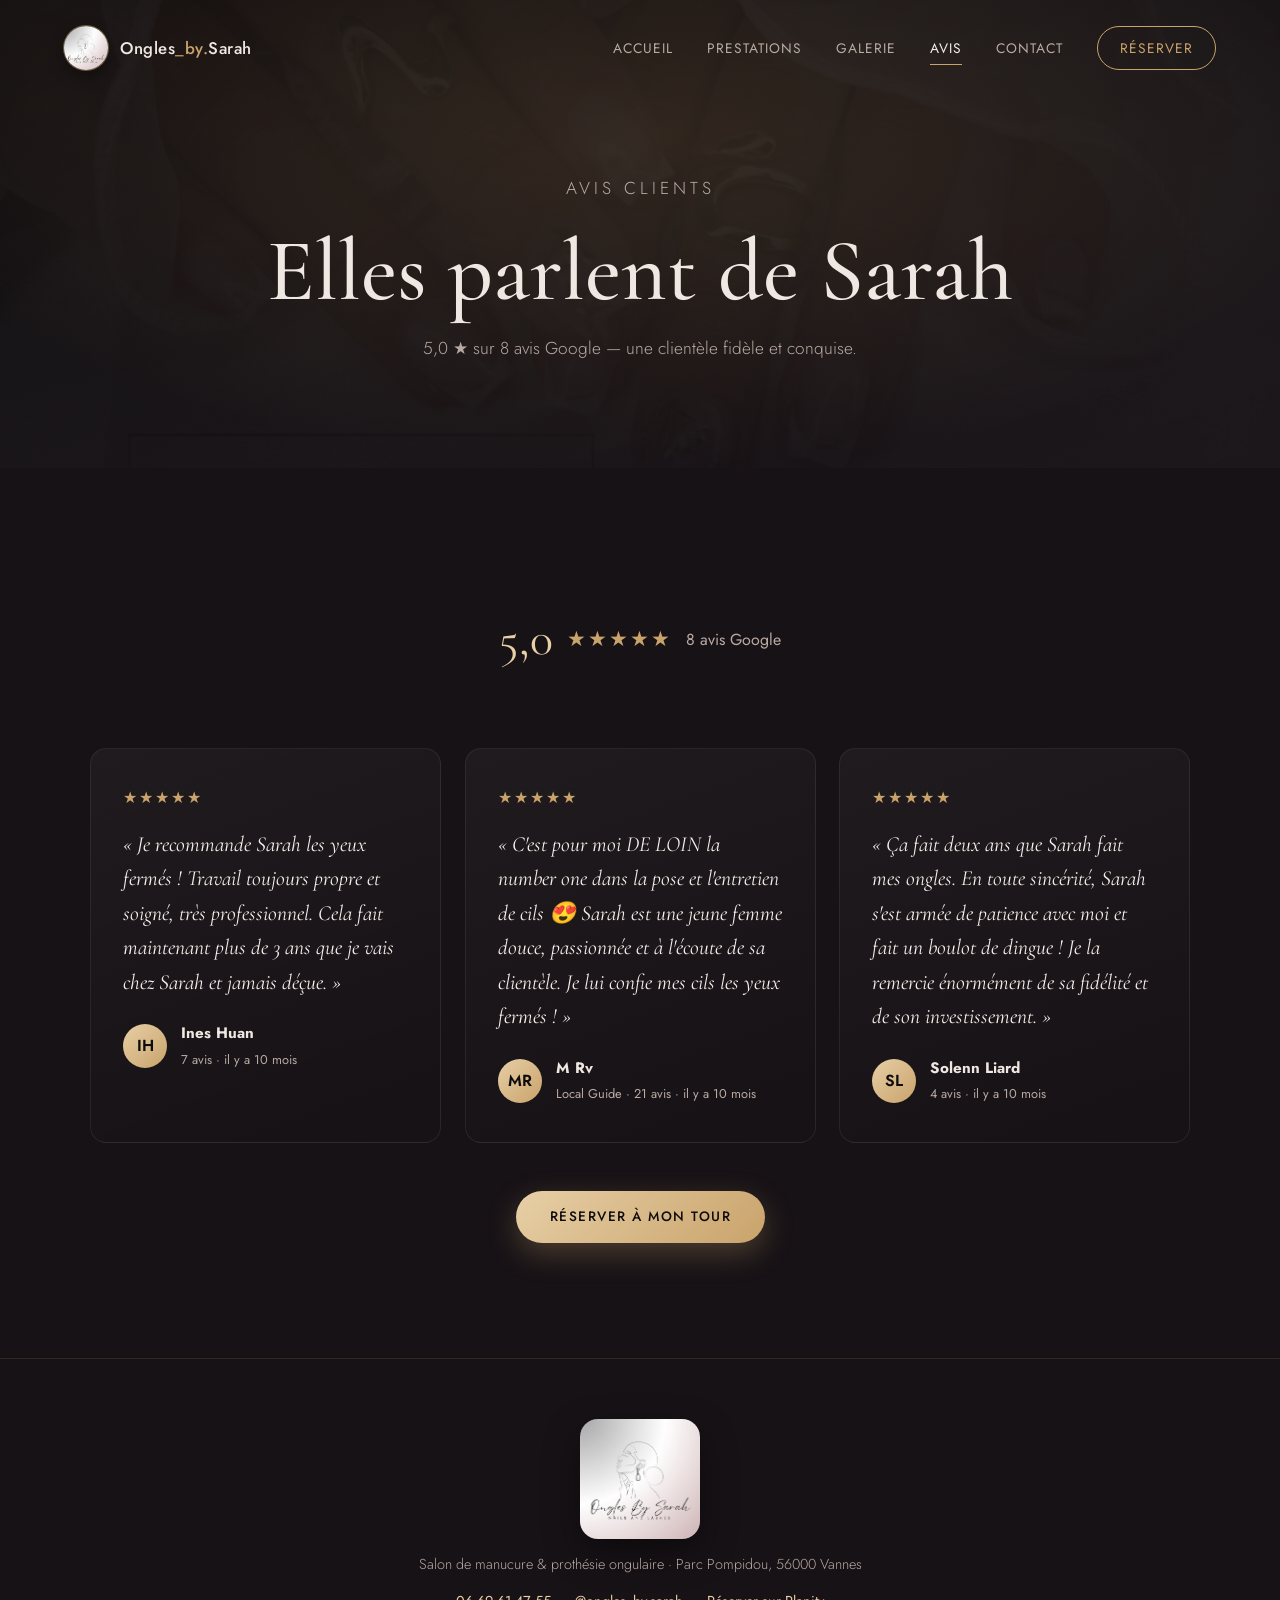
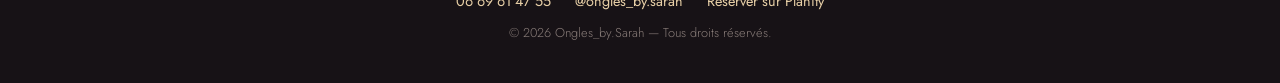
==== avis.html @ 4258d5cf "Site multi-pages : prestations Planity, image de fond, galerie complète et réservation en ligne" ====
<!DOCTYPE html>
<html lang="fr">
<head>
  <meta charset="UTF-8" />
  <meta name="viewport" content="width=device-width, initial-scale=1.0" />
  <title>Avis clients — Ongles_by.Sarah Vannes</title>
  <meta name="description" content="Les avis clients Ongles_by.Sarah : 5,0★ sur 8 avis Google. Découvrez les témoignages." />
  <link rel="preconnect" href="https://fonts.googleapis.com" />
  <link rel="preconnect" href="https://fonts.gstatic.com" crossorigin />
  <link href="https://fonts.googleapis.com/css2?family=Cormorant+Garamond:ital,wght@0,400;0,500;0,600;1,400&family=Jost:wght@300;400;500;600&display=swap" rel="stylesheet" />
  <link rel="icon" type="image/png" href="assets/logo.png" />
  <link rel="stylesheet" href="styles.css" />
</head>
<body>
  <div class="cursor-glow" id="cursorGlow"></div>
  <header class="header" id="header">
    <a href="index.html" class="brand">
      <img class="brand-logo" src="assets/logo.png" alt="Logo Ongles by Sarah" />
      <span class="brand-text">Ongles<span class="dot">_by.</span>Sarah</span>
    </a>
    <nav class="nav" id="nav">
      <a href="index.html">Accueil</a>
      <a href="prestations.html">Prestations</a>
      <a href="galerie.html">Galerie</a>
      <a href="avis.html" class="active">Avis</a>
      <a href="contact.html">Contact</a>
      <a href="https://www.planity.com/ongles_bysarah-56000-vannes" target="_blank" rel="noopener" class="nav-cta">Réserver</a>
    </nav>
    <button class="burger" id="burger" aria-label="Menu">
      <span></span><span></span><span></span>
    </button>
  </header>
  <section class="page-hero">
    <div class="page-hero-overlay"></div>
    <div class="page-hero-content">
      <p class="hero-eyebrow reveal">Avis clients</p>
      <h1 class="reveal" style="--d:.1s">Elles parlent de Sarah</h1>
      <p class="reveal" style="--d:.25s">5,0 ★ sur 8 avis Google — une clientèle fidèle et conquise.</p>
    </div>
  </section>
  <section class="reviews">
    <div class="section-head">
      <div class="reviews-score reveal-up">
        <span class="big">5,0</span><span class="stars">★★★★★</span><span class="count">8 avis Google</span>
      </div>
    </div>
    <div class="reviews-grid">
      <blockquote class="review reveal-up"><div class="stars">★★★★★</div><p>« Je recommande Sarah les yeux fermés ! Travail toujours propre et soigné, très professionnel. Cela fait maintenant plus de 3 ans que je vais chez Sarah et jamais déçue. »</p><footer><span class="avatar">IH</span><span><strong>Ines Huan</strong><small>7 avis · il y a 10 mois</small></span></footer></blockquote>
      <blockquote class="review reveal-up"><div class="stars">★★★★★</div><p>« C'est pour moi DE LOIN la number one dans la pose et l'entretien de cils 😍 Sarah est une jeune femme douce, passionnée et à l'écoute de sa clientèle. Je lui confie mes cils les yeux fermés ! »</p><footer><span class="avatar">MR</span><span><strong>M Rv</strong><small>Local Guide · 21 avis · il y a 10 mois</small></span></footer></blockquote>
      <blockquote class="review reveal-up"><div class="stars">★★★★★</div><p>« Ça fait deux ans que Sarah fait mes ongles. En toute sincérité, Sarah s'est armée de patience avec moi et fait un boulot de dingue ! Je la remercie énormément de sa fidélité et de son investissement. »</p><footer><span class="avatar">SL</span><span><strong>Solenn Liard</strong><small>4 avis · il y a 10 mois</small></span></footer></blockquote>
    </div>
    <div class="center-cta reveal-up"><a href="https://www.planity.com/ongles_bysarah-56000-vannes" target="_blank" rel="noopener" class="btn btn-primary">Réserver à mon tour</a></div>
  </section>
  <footer class="footer">
    <div class="footer-brand">
      <img class="footer-logo" src="assets/logo.png" alt="Ongles by Sarah" />
    </div>
    <p>Salon de manucure &amp; prothésie ongulaire · Parc Pompidou, 56000 Vannes</p>
    <div class="footer-links">
      <a href="tel:+33669614755">06 69 61 47 55</a>
      <a href="https://www.instagram.com/ongles_by.sarah" target="_blank" rel="noopener">@ongles_by.sarah</a>
      <a href="https://www.planity.com/ongles_bysarah-56000-vannes" target="_blank" rel="noopener">Réserver sur Planity</a>
    </div>
    <p class="copy">© <span id="year"></span> Ongles_by.Sarah — Tous droits réservés.</p>
  </footer>
  <script src="script.js"></script>
</body>
</html>
---- styles.css ----
:root{
  --noir:#0e0b0d;
  --noir-2:#171216;
  --creme:#f6efe9;
  --or:#c9a36b;
  --or-clair:#e7cfa6;
  --rose:#d8a7a0;
  --rose-poudre:#efd9d4;
  --txt:#efe7e1;
  --muted:#b9aaa3;
  --ease:cubic-bezier(.16,1,.3,1);
}

*{margin:0;padding:0;box-sizing:border-box}
html{scroll-behavior:smooth}
body{
  font-family:'Jost',sans-serif;
  background:var(--noir);
  color:var(--txt);
  overflow-x:hidden;
  line-height:1.6;
  -webkit-font-smoothing:antialiased;
}
h1,h2,h3{font-family:'Cormorant Garamond',serif;font-weight:500;line-height:1.05}
.italic{font-style:italic}
a{color:inherit;text-decoration:none}
section{position:relative}

/* Curseur lueur */
.cursor-glow{
  position:fixed;top:0;left:0;width:380px;height:380px;
  border-radius:50%;pointer-events:none;z-index:1;
  background:radial-gradient(circle,rgba(201,163,107,.16),transparent 65%);
  transform:translate(-50%,-50%);transition:opacity .4s;mix-blend-mode:screen;
}

/* Header */
.header{
  position:fixed;top:0;left:0;width:100%;z-index:100;
  display:flex;align-items:center;justify-content:space-between;
  padding:26px clamp(20px,5vw,70px);
  transition:padding .4s var(--ease),background .4s,backdrop-filter .4s;
}
.header.scrolled{
  padding:14px clamp(20px,5vw,70px);
  background:rgba(14,11,13,.72);backdrop-filter:blur(14px);
  border-bottom:1px solid rgba(201,163,107,.14);
}
.brand{display:flex;align-items:center;gap:12px;font-size:1.05rem;letter-spacing:.5px}
.brand-logo{
  width:44px;height:44px;border-radius:50%;object-fit:cover;
  box-shadow:0 0 0 1px rgba(201,163,107,.5),0 6px 16px rgba(0,0,0,.4);
}
.brand-text{font-weight:500}
.brand-text .dot{color:var(--or)}
.nav{display:flex;align-items:center;gap:34px}
.nav a{font-size:.86rem;letter-spacing:1px;text-transform:uppercase;position:relative;color:var(--muted);transition:color .3s}
.nav a:hover{color:var(--creme)}
.nav a:not(.nav-cta)::after{
  content:'';position:absolute;left:0;bottom:-6px;width:0;height:1px;
  background:var(--or);transition:width .35s var(--ease);
}
.nav a:not(.nav-cta):hover::after{width:100%}
.nav-cta{
  padding:10px 22px;border:1px solid var(--or);border-radius:40px;
  color:var(--or)!important;overflow:hidden;
}
.nav-cta:hover{background:var(--or);color:var(--noir)!important}
.burger{display:none;flex-direction:column;gap:5px;background:none;border:none;cursor:pointer}
.burger span{width:26px;height:2px;background:var(--creme);transition:.3s}

/* Hero */
.hero{min-height:100vh;display:flex;flex-direction:column;justify-content:center;
  padding:0 clamp(20px,7vw,120px);overflow:hidden}
.hero-bg{position:absolute;inset:0;z-index:0;
  background:
    radial-gradient(60% 50% at 70% 20%,rgba(216,167,160,.12),transparent),
    radial-gradient(50% 60% at 15% 80%,rgba(201,163,107,.12),transparent),
    linear-gradient(160deg,var(--noir),var(--noir-2));
}
.orb{position:absolute;border-radius:50%;filter:blur(60px);z-index:0;opacity:.55;animation:float 14s ease-in-out infinite}
.orb-1{width:420px;height:420px;top:-60px;right:8%;background:radial-gradient(circle,var(--or),transparent 70%)}
.orb-2{width:340px;height:340px;bottom:-80px;left:5%;background:radial-gradient(circle,var(--rose),transparent 70%);animation-delay:-4s}
.orb-3{width:240px;height:240px;top:40%;left:45%;background:radial-gradient(circle,var(--rose-poudre),transparent 70%);animation-delay:-8s;opacity:.35}
@keyframes float{0%,100%{transform:translate(0,0) scale(1)}50%{transform:translate(20px,-30px) scale(1.08)}}

.hero-content{position:relative;z-index:2;max-width:880px}
.hero-logo{width:clamp(130px,18vw,190px);height:auto;border-radius:20px;margin-bottom:26px;
  box-shadow:0 20px 50px rgba(0,0,0,.45);animation:logofloat 6s ease-in-out infinite}
@keyframes logofloat{0%,100%{transform:translateY(0)}50%{transform:translateY(-10px)}}
.hero-eyebrow{text-transform:uppercase;letter-spacing:4px;font-size:.8rem;color:var(--or);margin-bottom:22px}
.hero-title{font-size:clamp(3.4rem,11vw,9rem);margin-bottom:24px}
.hero-title span{display:block}
.hero-title .italic{color:var(--or-clair)}
.hero-sub{max-width:540px;color:var(--muted);font-size:1.1rem;margin-bottom:38px;font-weight:300}
.hero-actions{display:flex;gap:18px;flex-wrap:wrap;margin-bottom:34px}
.hero-rating{display:flex;align-items:center;gap:12px;color:var(--muted);font-size:.95rem}
.hero-rating .stars{color:var(--or)}

.btn{
  position:relative;display:inline-flex;align-items:center;justify-content:center;
  padding:15px 34px;border-radius:40px;font-size:.85rem;letter-spacing:1.5px;
  text-transform:uppercase;font-weight:500;transition:transform .4s var(--ease),box-shadow .4s,background .4s,color .4s;
}
.btn-primary{background:linear-gradient(135deg,var(--or-clair),var(--or));color:var(--noir);box-shadow:0 10px 30px rgba(201,163,107,.3)}
.btn-primary:hover{transform:translateY(-3px);box-shadow:0 16px 40px rgba(201,163,107,.45)}
.btn-ghost{border:1px solid rgba(246,239,233,.3);color:var(--creme)}
.btn-ghost:hover{border-color:var(--or);color:var(--or);transform:translateY(-3px)}

.stars{letter-spacing:2px}
.scroll-hint{position:absolute;bottom:34px;left:50%;transform:translateX(-50%);width:24px;height:40px;
  border:1px solid rgba(246,239,233,.3);border-radius:14px;z-index:2}
.scroll-hint span{position:absolute;top:8px;left:50%;width:4px;height:8px;border-radius:4px;background:var(--or);
  transform:translateX(-50%);animation:scrolldot 1.8s infinite}
@keyframes scrolldot{0%{opacity:0;top:8px}40%{opacity:1}80%{opacity:0;top:22px}}

/* Marquee */
.marquee{background:linear-gradient(90deg,var(--or),var(--or-clair),var(--or));overflow:hidden;padding:16px 0}
.marquee-track{display:flex;gap:40px;white-space:nowrap;width:max-content;animation:scrollx 28s linear infinite}
.marquee-track span{font-family:'Cormorant Garamond',serif;font-style:italic;font-size:1.5rem;color:var(--noir)}
@keyframes scrollx{to{transform:translateX(-50%)}}

/* Sections communes */
.eyebrow{text-transform:uppercase;letter-spacing:3px;font-size:.78rem;color:var(--or);margin-bottom:14px}
.section-head{text-align:center;max-width:760px;margin:0 auto clamp(40px,6vw,70px)}
.section-head h2,.about-text h2,.contact-text h2{font-size:clamp(2.4rem,5vw,4rem)}

/* About */
.about{display:grid;grid-template-columns:1fr 1.1fr;gap:clamp(40px,6vw,90px);align-items:center;
  padding:clamp(80px,12vw,160px) clamp(20px,7vw,120px)}
.about-card{position:relative;aspect-ratio:4/5;border-radius:18px;overflow:hidden;
  box-shadow:0 30px 70px rgba(0,0,0,.5)}
.about-figure{position:absolute;inset:0;width:100%;height:100%;object-fit:cover;
  transition:transform 1.2s var(--ease)}
.about-card:hover .about-figure{transform:scale(1.06)}
.badge-woman{position:absolute;bottom:18px;left:18px;background:rgba(14,11,13,.7);
  backdrop-filter:blur(8px);padding:10px 18px;border-radius:30px;font-size:.82rem;
  border:1px solid rgba(201,163,107,.4);color:var(--or-clair)}
.about-text h2{margin-bottom:24px}
.about-text p{color:var(--muted);margin-bottom:18px;font-weight:300}
.stats{display:flex;gap:36px;margin-top:36px;flex-wrap:wrap}
.stat strong{font-family:'Cormorant Garamond',serif;font-size:3rem;color:var(--or-clair);display:block;line-height:1}
.stat span{font-size:.82rem;color:var(--muted);text-transform:uppercase;letter-spacing:1px}

/* Services */
.services{padding:clamp(60px,9vw,120px) clamp(20px,7vw,120px);background:var(--noir-2)}
.services-grid{display:grid;grid-template-columns:repeat(auto-fit,minmax(240px,1fr));gap:24px}
.service{padding:40px 32px;border:1px solid rgba(246,239,233,.08);border-radius:16px;
  background:linear-gradient(160deg,rgba(255,255,255,.03),transparent);
  transition:transform .5s var(--ease),border-color .5s,background .5s;position:relative;overflow:hidden}
.service::before{content:'';position:absolute;inset:0;
  background:radial-gradient(circle at 50% 0%,rgba(201,163,107,.14),transparent 70%);
  opacity:0;transition:opacity .5s}
.service:hover{transform:translateY(-8px);border-color:rgba(201,163,107,.4)}
.service:hover::before{opacity:1}
.service-num{font-family:'Cormorant Garamond',serif;font-size:2.4rem;color:var(--or);opacity:.6;margin-bottom:14px}
.service h3{font-size:1.7rem;margin-bottom:12px}
.service p{color:var(--muted);font-size:.95rem;font-weight:300}

/* Galerie */
.gallery{padding:clamp(60px,9vw,120px) clamp(20px,7vw,120px)}
.gallery-grid{display:grid;grid-template-columns:repeat(4,1fr);grid-auto-rows:240px;gap:16px}
.g-item{position:relative;margin:0;border-radius:16px;overflow:hidden;cursor:pointer;
  transition:transform .6s var(--ease),box-shadow .6s}
.g-item img{position:absolute;inset:0;width:100%;height:100%;object-fit:cover;
  transition:transform 1.1s var(--ease);filter:saturate(1.02)}
.g-item.tall{grid-row:span 2}
.g-item figcaption{position:absolute;left:0;bottom:0;z-index:2;width:100%;
  padding:22px 20px 18px;font-family:'Cormorant Garamond',serif;font-size:1.35rem;color:var(--creme);
  opacity:0;transform:translateY(14px);transition:.5s var(--ease)}
.g-item::after{content:'';position:absolute;inset:0;z-index:1;
  background:linear-gradient(transparent 45%,rgba(14,11,13,.78));opacity:0;transition:opacity .5s}
.g-item:hover{transform:translateY(-4px);box-shadow:0 24px 50px rgba(0,0,0,.5)}
.g-item:hover img{transform:scale(1.08)}
.g-item:hover figcaption{opacity:1;transform:translateY(0)}
.g-item:hover::after{opacity:1}

/* Avis */
.reviews{padding:clamp(60px,9vw,120px) clamp(20px,7vw,120px);background:var(--noir-2)}
.reviews-score{display:flex;align-items:center;justify-content:center;gap:14px;margin-top:18px}
.reviews-score .big{font-family:'Cormorant Garamond',serif;font-size:3rem;color:var(--or-clair)}
.reviews-score .stars{color:var(--or);font-size:1.3rem}
.reviews-score .count{color:var(--muted)}
.reviews-grid{display:grid;grid-template-columns:repeat(auto-fit,minmax(280px,1fr));gap:24px}
.review{padding:36px 32px;border-radius:16px;background:linear-gradient(160deg,rgba(255,255,255,.04),transparent);
  border:1px solid rgba(246,239,233,.08);transition:transform .5s var(--ease),border-color .5s}
.review:hover{transform:translateY(-6px);border-color:rgba(201,163,107,.35)}
.review .stars{color:var(--or);margin-bottom:16px}
.review p{font-family:'Cormorant Garamond',serif;font-size:1.35rem;font-style:italic;color:var(--creme);margin-bottom:22px}
.review footer{display:flex;align-items:center;gap:14px}
.avatar{width:44px;height:44px;border-radius:50%;display:grid;place-items:center;font-weight:600;
  background:linear-gradient(135deg,var(--or-clair),var(--or));color:var(--noir)}
.review footer strong{display:block;font-size:.95rem}
.review footer small{color:var(--muted);font-size:.8rem}

/* Contact */
.contact{padding:clamp(60px,9vw,120px) clamp(20px,7vw,120px)}
.contact-inner{display:grid;grid-template-columns:1fr 1fr;gap:clamp(40px,6vw,80px);align-items:center}
.contact-text h2{margin-bottom:18px}
.contact-text>p{color:var(--muted);font-weight:300}
.contact-list{margin:34px 0}
.contact-row{display:flex;align-items:center;gap:18px;padding:18px 0;border-bottom:1px solid rgba(246,239,233,.08);
  transition:padding-left .3s}
.contact-row:hover{padding-left:8px}
.ci{width:46px;height:46px;border-radius:50%;display:grid;place-items:center;flex-shrink:0;
  border:1px solid rgba(201,163,107,.4);color:var(--or);font-size:1.1rem}
.contact-row span:last-child{display:flex;flex-direction:column;font-size:1.05rem}
.contact-row small{color:var(--muted);font-size:.78rem;text-transform:uppercase;letter-spacing:1px}
.contact-actions{display:flex;gap:16px;flex-wrap:wrap}
.contact-map{aspect-ratio:1/1;border-radius:18px;overflow:hidden;box-shadow:0 30px 70px rgba(0,0,0,.5);
  border:1px solid rgba(201,163,107,.2)}
.contact-map iframe{width:100%;height:100%;border:0;filter:grayscale(.4) contrast(1.1)}

/* Footer */
.footer{text-align:center;padding:60px 20px 40px;background:var(--noir-2);border-top:1px solid rgba(201,163,107,.14)}
.footer-brand{display:inline-flex;align-items:center;gap:12px;justify-content:center;margin-bottom:14px}
.footer-logo{width:120px;height:120px;border-radius:18px;object-fit:cover;
  box-shadow:0 14px 36px rgba(0,0,0,.45)}
.footer p{color:var(--muted);font-size:.9rem;font-weight:300}
.footer .copy{margin-top:10px;font-size:.8rem;opacity:.7}

/* Animations reveal */
.reveal,.reveal-up{opacity:0;will-change:transform,opacity}
.reveal{transform:translateY(30px);transition:opacity .9s var(--ease) var(--d,0s),transform .9s var(--ease) var(--d,0s)}
.reveal-up{transform:translateY(40px);transition:opacity .8s var(--ease),transform .8s var(--ease)}
.reveal.in,.reveal-up.in{opacity:1;transform:translateY(0)}

/* Responsive */
@media(max-width:900px){
  .about,.contact-inner{grid-template-columns:1fr}
  .about-visual{max-width:420px}
  .gallery-grid{grid-template-columns:repeat(2,1fr)}
  .nav{position:fixed;inset:0 0 0 auto;width:min(78vw,320px);flex-direction:column;justify-content:center;
    gap:30px;background:rgba(14,11,13,.96);backdrop-filter:blur(16px);transform:translateX(100%);
    transition:transform .5s var(--ease)}
  .nav.open{transform:translateX(0)}
  .burger{display:flex;z-index:101}
  .burger.open span:nth-child(1){transform:translateY(7px) rotate(45deg)}
  .burger.open span:nth-child(2){opacity:0}
  .burger.open span:nth-child(3){transform:translateY(-7px) rotate(-45deg)}
}
@media(max-width:560px){.gallery-grid{grid-template-columns:1fr}.g-item.tall{grid-row:span 1}.stats{gap:24px}}
@media(hover:none){.cursor-glow{display:none}}

/* ============ MULTI-PAGE ADDITIONS ============ */
.nav a.active{color:var(--creme)}
.nav a.active:not(.nav-cta)::after{width:100%}

/* Hero background photo */
.hero-photo{position:absolute;inset:0;z-index:0;
  background:url('assets/hero.jpg') center/cover no-repeat;
  opacity:.28;filter:saturate(1.05)}
.hero-bg{background:
  radial-gradient(60% 50% at 70% 20%,rgba(216,167,160,.18),transparent),
  radial-gradient(50% 60% at 15% 80%,rgba(201,163,107,.16),transparent),
  linear-gradient(160deg,rgba(14,11,13,.86),rgba(23,18,22,.82))}

/* Page hero (interior pages) */
.page-hero{position:relative;min-height:52vh;display:flex;align-items:center;justify-content:center;
  text-align:center;padding:140px clamp(20px,7vw,120px) 70px;overflow:hidden}
.page-hero::before{content:'';position:absolute;inset:0;z-index:0;
  background:url('assets/hero.jpg') center/cover no-repeat;opacity:.30;filter:saturate(1.05)}
.page-hero-overlay{position:absolute;inset:0;z-index:1;
  background:radial-gradient(60% 70% at 50% 30%,rgba(201,163,107,.16),transparent),
  linear-gradient(160deg,rgba(14,11,13,.84),rgba(23,18,22,.9))}
.page-hero-content{position:relative;z-index:2;max-width:760px}
.page-hero h1{font-size:clamp(2.8rem,7vw,5.5rem);margin:6px 0 18px}
.page-hero p{color:var(--muted);font-weight:300;font-size:1.08rem}

/* Category cards (home) */
.cat-cards{display:grid;grid-template-columns:repeat(auto-fit,minmax(260px,1fr));gap:24px;max-width:1100px;margin:0 auto}
.cat-card{display:block;padding:42px 34px;border:1px solid rgba(246,239,233,.08);border-radius:18px;
  background:linear-gradient(160deg,rgba(255,255,255,.035),transparent);
  transition:transform .5s var(--ease),border-color .5s;position:relative;overflow:hidden}
.cat-card:hover{transform:translateY(-8px);border-color:rgba(201,163,107,.45)}
.cat-ico{font-size:2rem;color:var(--or)}
.cat-card h3{font-size:1.9rem;margin:14px 0 10px}
.cat-card p{color:var(--muted);font-weight:300;margin-bottom:18px}
.cat-link{color:var(--or);letter-spacing:1px;font-size:.85rem;text-transform:uppercase}
.center-cta{text-align:center;margin-top:48px}

/* Prestations page */
.prest-main{padding:clamp(40px,6vw,70px) clamp(20px,7vw,120px) 0}
.prest-section{margin-bottom:clamp(50px,8vw,90px)}
.section-head .sub{color:var(--muted);font-weight:300;margin-top:10px}
.prest-grid{display:grid;grid-template-columns:repeat(auto-fill,minmax(310px,1fr));gap:20px}
.prest-card{padding:26px 26px;border:1px solid rgba(246,239,233,.09);border-radius:16px;
  background:linear-gradient(160deg,rgba(255,255,255,.035),transparent);
  transition:transform .4s var(--ease),border-color .4s;display:flex;flex-direction:column}
.prest-card:hover{transform:translateY(-5px);border-color:rgba(201,163,107,.4)}
.card-top{display:flex;justify-content:space-between;align-items:baseline;gap:14px}
.card-top h3{font-size:1.4rem;line-height:1.15;font-weight:600}
.card-price{font-family:'Cormorant Garamond',serif;font-size:1.7rem;color:var(--or-clair);white-space:nowrap}
.card-price.muted{font-size:1.1rem;color:var(--muted)}
.card-meta{display:flex;gap:12px;align-items:center;flex-wrap:wrap;margin:12px 0 0}
.card-dur{font-size:.82rem;color:var(--muted);letter-spacing:.5px}
.card-tag{font-size:.72rem;text-transform:uppercase;letter-spacing:1px;color:var(--or);
  border:1px solid rgba(201,163,107,.4);border-radius:30px;padding:3px 12px}
.card-desc{color:var(--muted);font-size:.92rem;font-weight:300;margin-top:14px}
.infos-box{max-width:900px;margin:0 auto;padding:40px 36px;border-radius:18px;
  border:1px solid rgba(201,163,107,.25);background:linear-gradient(160deg,rgba(201,163,107,.08),transparent)}
.infos-box h3{font-size:1.9rem;margin-bottom:18px}
.infos-box ul{list-style:none;display:grid;gap:12px;margin-bottom:18px}
.infos-box li{padding-left:24px;position:relative;color:var(--muted);font-weight:300}
.infos-box li::before{content:'✦';position:absolute;left:0;color:var(--or)}
.infos-box p{color:var(--muted);font-weight:300;font-size:.9rem}

/* CTA band */
.cta-band{padding:clamp(60px,9vw,110px) clamp(20px,7vw,120px);text-align:center;
  background:linear-gradient(160deg,var(--noir-2),var(--noir))}
.cta-inner{max-width:680px;margin:0 auto}
.cta-band h2{font-size:clamp(2.2rem,5vw,3.6rem);margin-bottom:14px}
.cta-band p{color:var(--muted);font-weight:300;margin-bottom:30px}
.cta-band .hero-actions{justify-content:center}

/* Gallery full page */
.gallery-grid.full{grid-auto-rows:260px}

/* Contact page */
.planity-cta{padding:34px 32px;border-radius:18px;margin-bottom:30px;
  border:1px solid rgba(201,163,107,.35);background:linear-gradient(160deg,rgba(201,163,107,.1),transparent)}
.planity-cta h2{font-size:2.2rem;margin-bottom:8px}
.planity-cta p{color:var(--muted);font-weight:300;margin-bottom:20px}
.btn.big{padding:18px 42px;font-size:.95rem}

/* Footer links */
.footer-links{display:flex;gap:24px;justify-content:center;flex-wrap:wrap;margin:14px 0 4px}
.footer-links a{color:var(--or-clair);font-size:.9rem;transition:color .3s}
.footer-links a:hover{color:var(--creme)}
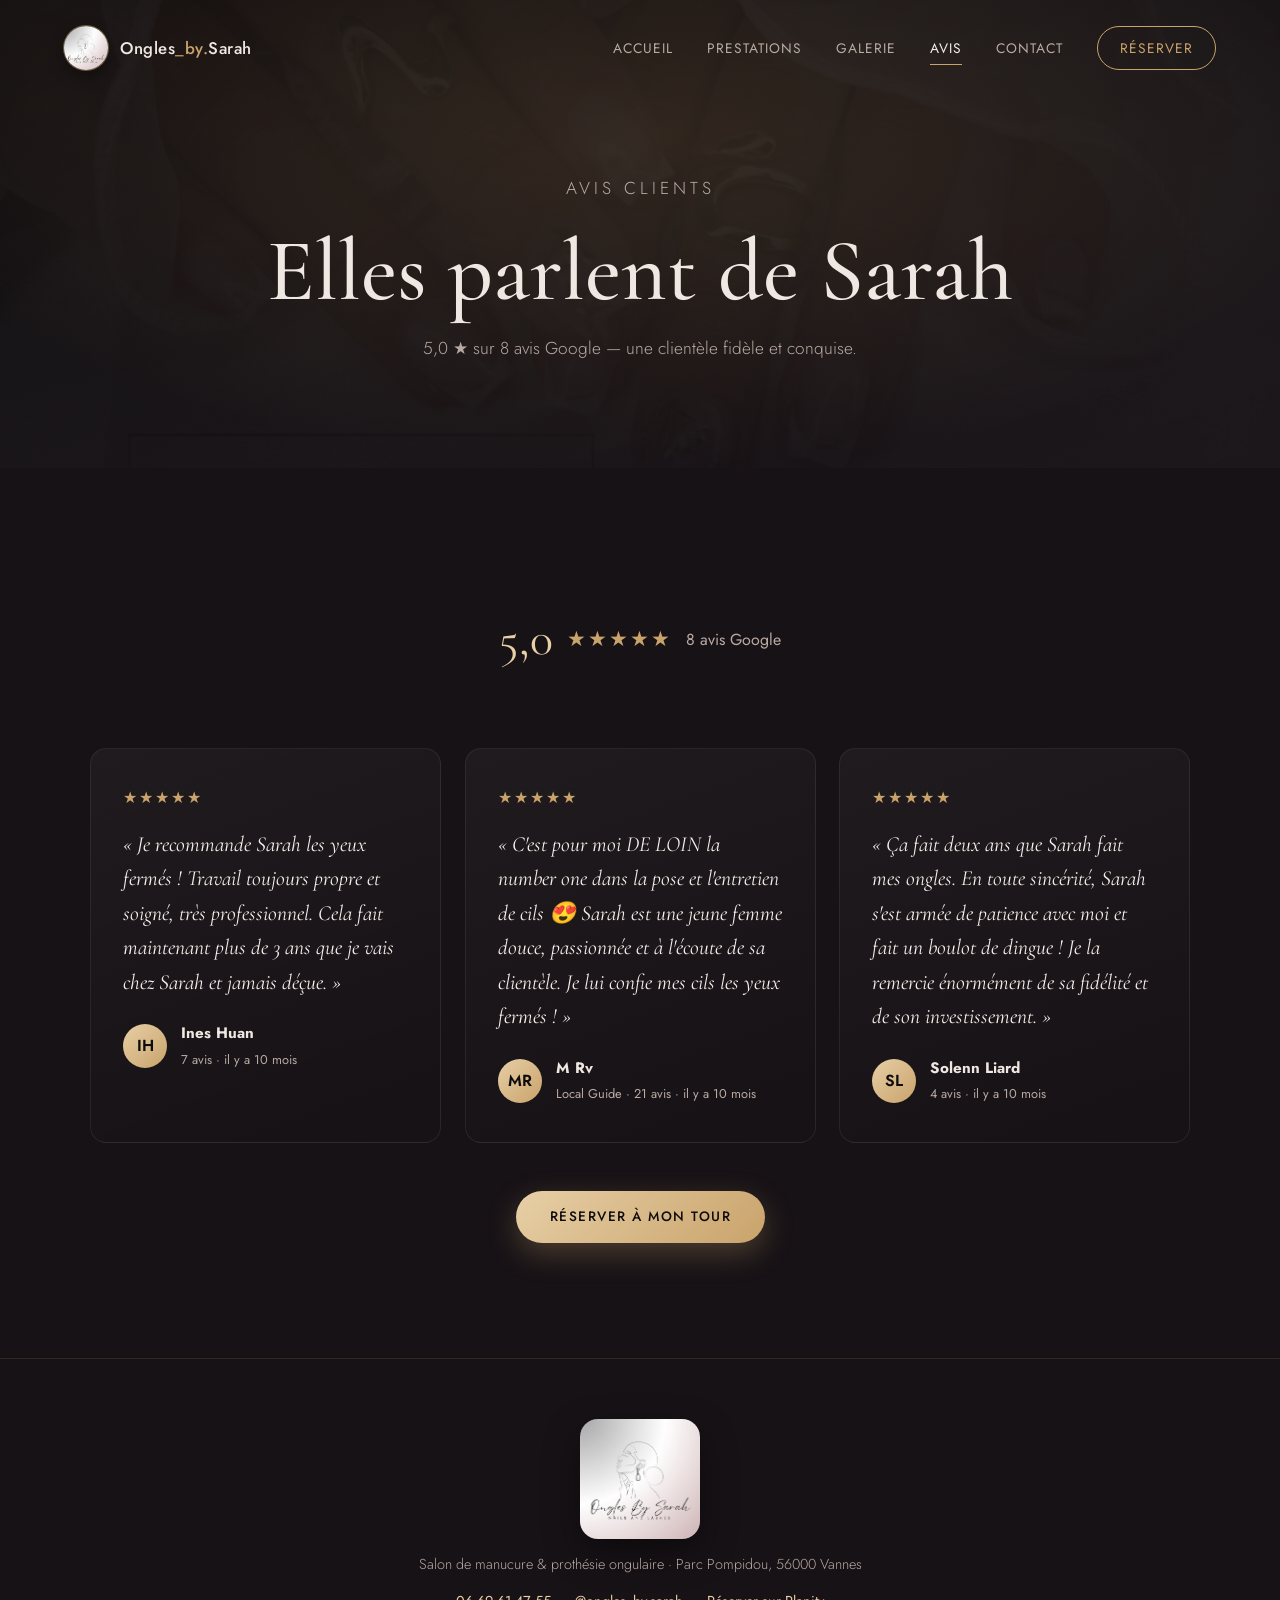
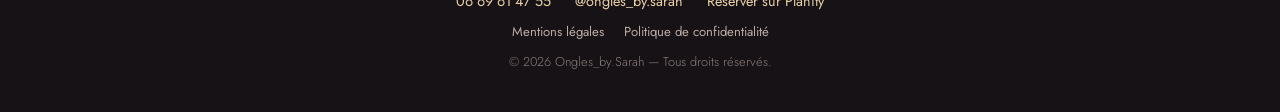
==== commit 75229d3b: "Pages légales (mentions + confidentialité RGPD), carte contact sans cookie, CNAME prêt" ====
--- a/avis.html
+++ b/avis.html
@@ -61,6 +61,10 @@
       <a href="https://www.instagram.com/ongles_by.sarah" target="_blank" rel="noopener">@ongles_by.sarah</a>
       <a href="https://www.planity.com/ongles_bysarah-56000-vannes" target="_blank" rel="noopener">Réserver sur Planity</a>
     </div>
+    <div class="footer-legal">
+      <a href="mentions-legales.html">Mentions légales</a>
+      <a href="confidentialite.html">Politique de confidentialité</a>
+    </div>
     <p class="copy">© <span id="year"></span> Ongles_by.Sarah — Tous droits réservés.</p>
   </footer>
   <script src="script.js"></script>
--- a/styles.css
+++ b/styles.css
@@ -165,15 +165,11 @@
 .g-item img{position:absolute;inset:0;width:100%;height:100%;object-fit:cover;
   transition:transform 1.1s var(--ease);filter:saturate(1.02)}
 .g-item.tall{grid-row:span 2}
-.g-item figcaption{position:absolute;left:0;bottom:0;z-index:2;width:100%;
-  padding:22px 20px 18px;font-family:'Cormorant Garamond',serif;font-size:1.35rem;color:var(--creme);
-  opacity:0;transform:translateY(14px);transition:.5s var(--ease)}
-.g-item::after{content:'';position:absolute;inset:0;z-index:1;
-  background:linear-gradient(transparent 45%,rgba(14,11,13,.78));opacity:0;transition:opacity .5s}
+.g-item::after{content:'⛶';position:absolute;top:14px;right:16px;z-index:2;color:#fff;
+  font-size:1.1rem;opacity:0;transition:opacity .4s;text-shadow:0 2px 8px rgba(0,0,0,.6);pointer-events:none}
 .g-item:hover{transform:translateY(-4px);box-shadow:0 24px 50px rgba(0,0,0,.5)}
 .g-item:hover img{transform:scale(1.08)}
-.g-item:hover figcaption{opacity:1;transform:translateY(0)}
-.g-item:hover::after{opacity:1}
+.g-item:hover::after{opacity:.9}
 
 /* Avis */
 .reviews{padding:clamp(60px,9vw,120px) clamp(20px,7vw,120px);background:var(--noir-2)}
@@ -327,3 +323,102 @@
 .footer-links{display:flex;gap:24px;justify-content:center;flex-wrap:wrap;margin:14px 0 4px}
 .footer-links a{color:var(--or-clair);font-size:.9rem;transition:color .3s}
 .footer-links a:hover{color:var(--creme)}
+
+/* ============ LIGHTBOX ============ */
+.lightbox{position:fixed;inset:0;z-index:1000;display:none;align-items:center;justify-content:center;
+  background:rgba(8,6,7,.94);backdrop-filter:blur(6px);padding:30px}
+.lightbox.open{display:flex;animation:lbfade .3s ease}
+@keyframes lbfade{from{opacity:0}to{opacity:1}}
+.lightbox img{max-width:92vw;max-height:88vh;border-radius:12px;box-shadow:0 30px 80px rgba(0,0,0,.6);object-fit:contain}
+.lb-close{position:absolute;top:22px;right:28px;background:none;border:none;color:#fff;font-size:2.6rem;line-height:1;cursor:pointer;opacity:.8;transition:opacity .3s}
+.lb-close:hover{opacity:1}
+.lb-nav{position:absolute;top:50%;transform:translateY(-50%);background:rgba(255,255,255,.08);border:1px solid rgba(255,255,255,.2);
+  color:#fff;width:54px;height:54px;border-radius:50%;font-size:1.8rem;cursor:pointer;transition:background .3s}
+.lb-nav:hover{background:rgba(201,163,107,.5)}
+.lb-prev{left:24px}.lb-next{right:24px}
+@media(max-width:560px){.lb-nav{width:44px;height:44px;font-size:1.4rem}.lb-prev{left:8px}.lb-next{right:8px}}
+
+/* ============ MENU PRESTATIONS ============ */
+.menu-wrap{max-width:920px;margin:0 auto;display:grid;gap:40px}
+.menu-group-title{font-size:1.7rem;color:var(--or-clair);margin-bottom:16px;
+  padding-bottom:10px;border-bottom:1px solid rgba(201,163,107,.25)}
+.menu-list{display:grid;gap:18px}
+.menu-item{padding:2px 0}
+.mi-head{display:flex;align-items:baseline;gap:10px}
+.mi-name{font-weight:500;color:var(--creme);font-size:1.05rem}
+.mi-tag{display:inline-block;margin-left:8px;font-size:.65rem;text-transform:uppercase;letter-spacing:1px;
+  color:var(--or);border:1px solid rgba(201,163,107,.4);border-radius:20px;padding:1px 8px;vertical-align:middle}
+.mi-dots{flex:1;border-bottom:1px dotted rgba(201,163,107,.4);transform:translateY(-4px)}
+.mi-price{font-family:'Cormorant Garamond',serif;font-size:1.4rem;color:var(--or-clair);white-space:nowrap}
+.mi-meta{color:var(--muted);font-size:.88rem;font-weight:300;margin-top:4px;max-width:90%}
+
+/* ============ FORMULAIRE DEVIS ============ */
+.quote{padding:clamp(40px,7vw,90px) clamp(20px,7vw,120px) clamp(60px,9vw,110px);background:var(--noir-2)}
+.quote-form{max-width:1050px;margin:0 auto}
+.qf-grid{display:grid;grid-template-columns:1fr 1fr;gap:30px}
+.qf-row{display:grid;grid-template-columns:1fr 1fr;gap:16px}
+.qf-fields label,.qf-select .qf-label{display:flex;flex-direction:column;gap:7px;font-size:.82rem;
+  text-transform:uppercase;letter-spacing:1px;color:var(--muted);margin-bottom:16px}
+.qf-fields input,.qf-fields textarea{font-family:'Jost',sans-serif;background:rgba(255,255,255,.04);
+  border:1px solid rgba(246,239,233,.14);border-radius:12px;padding:13px 16px;color:var(--creme);font-size:1rem;
+  transition:border-color .3s}
+.qf-fields input:focus,.qf-fields textarea:focus{outline:none;border-color:var(--or)}
+.qf-fields textarea{resize:vertical}
+.qf-label{margin-bottom:12px!important}
+.opt-groups{display:grid;gap:12px;max-height:420px;overflow-y:auto;padding-right:6px}
+.opt-group{border:1px solid rgba(246,239,233,.1);border-radius:12px;overflow:hidden;background:rgba(255,255,255,.02)}
+.opt-group summary{padding:14px 18px;cursor:pointer;font-weight:500;color:var(--creme);list-style:none;
+  display:flex;justify-content:space-between;align-items:center}
+.opt-group summary::after{content:'+';color:var(--or);font-size:1.3rem}
+.opt-group[open] summary::after{content:'−'}
+.opt-group summary::-webkit-details-marker{display:none}
+.opt-list{padding:6px 14px 14px}
+.opt{display:flex;align-items:center;gap:12px;padding:9px 6px;border-top:1px solid rgba(246,239,233,.06);
+  cursor:pointer;font-size:.92rem}
+.opt:first-child{border-top:none}
+.opt input{accent-color:var(--or);width:17px;height:17px;flex-shrink:0}
+.opt-name{flex:1;color:var(--txt);font-weight:300}
+.opt-price{color:var(--or-clair);font-family:'Cormorant Garamond',serif;font-size:1.1rem;white-space:nowrap}
+.qf-summary{margin-top:26px;padding:26px 30px;border-radius:18px;
+  border:1px solid rgba(201,163,107,.3);background:linear-gradient(160deg,rgba(201,163,107,.1),transparent);
+  display:flex;flex-direction:column;gap:14px}
+.qf-total{display:flex;justify-content:space-between;align-items:baseline}
+.qf-total span{text-transform:uppercase;letter-spacing:2px;font-size:.85rem;color:var(--muted)}
+.qf-total strong{font-family:'Cormorant Garamond',serif;font-size:2.6rem;color:var(--or-clair)}
+.qf-deposit{display:flex;justify-content:space-between;align-items:center;
+  padding-top:14px;border-top:1px dashed rgba(201,163,107,.3)}
+.qf-deposit span{font-size:.9rem;color:var(--creme)}
+.qf-deposit span em{color:var(--or);font-style:normal}
+.qf-deposit strong{font-family:'Cormorant Garamond',serif;font-size:1.7rem;color:var(--or)}
+.qf-note{color:var(--or);font-size:.9rem;min-height:1em}
+.qf-actions{display:flex;gap:14px;flex-wrap:wrap}
+.qf-hint{color:var(--muted);font-size:.82rem;font-weight:300}
+@media(max-width:820px){.qf-grid{grid-template-columns:1fr}}
+@media(max-width:480px){.qf-row{grid-template-columns:1fr}}
+
+/* ============ PAGES LÉGALES ============ */
+.legal{max-width:840px;margin:0 auto;padding:clamp(30px,5vw,60px) clamp(20px,7vw,120px) clamp(60px,9vw,110px)}
+.legal-card{padding:30px 34px;margin-bottom:20px;border-radius:16px;
+  border:1px solid rgba(246,239,233,.09);background:linear-gradient(160deg,rgba(255,255,255,.035),transparent)}
+.legal-card h2{font-size:1.7rem;color:var(--or-clair);margin-bottom:14px}
+.legal-card p{color:var(--muted);font-weight:300;margin-bottom:10px}
+.legal-card a{color:var(--or);text-decoration:underline}
+.legal-todo{font-size:.85rem;color:var(--or);border-left:2px solid var(--or);padding-left:14px;font-style:italic}
+
+/* Carte contact sans cookie */
+.contact-map{aspect-ratio:1/1;display:flex;align-items:center;justify-content:center;text-align:center;
+  background:linear-gradient(150deg,#241b1f,#15101a);position:relative;overflow:hidden}
+.contact-map::before{content:'';position:absolute;inset:0;
+  background:radial-gradient(circle at 30% 30%,rgba(201,163,107,.18),transparent 60%),
+  radial-gradient(circle at 70% 75%,rgba(216,167,160,.14),transparent 60%)}
+.map-card{position:relative;z-index:1;display:flex;flex-direction:column;gap:8px;align-items:center;padding:30px}
+.map-pin{font-size:2.6rem;color:var(--or);line-height:1}
+.map-card strong{font-family:'Cormorant Garamond',serif;font-size:2rem;color:var(--creme)}
+.map-card span{color:var(--muted);font-weight:300}
+.map-link{color:var(--or)!important;letter-spacing:1px;font-size:.85rem;text-transform:uppercase;margin-top:10px}
+.contact-map:hover .map-link{text-decoration:underline}
+
+/* Liens légaux footer */
+.footer-legal{display:flex;gap:20px;justify-content:center;flex-wrap:wrap;margin:8px 0 2px}
+.footer-legal a{color:var(--muted);font-size:.82rem;transition:color .3s}
+.footer-legal a:hover{color:var(--or)}
